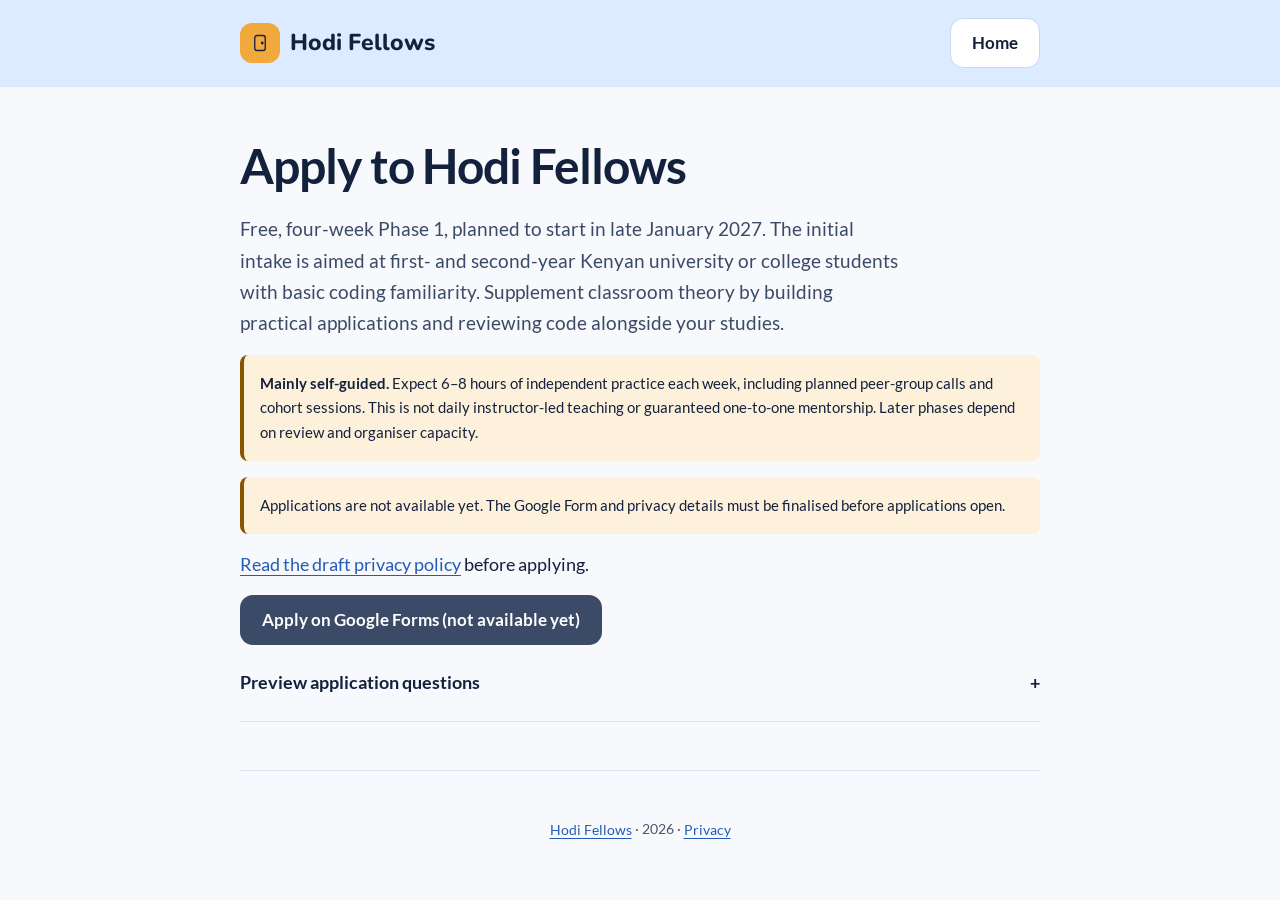
==== apply.html @ ad1c9ed2 "Publish public Hodi Fellows site" ====
<!doctype html>
<html lang="en">
  <head>
    <meta charset="utf-8" />
    <meta name="viewport" content="width=device-width, initial-scale=1" />
    <meta
      name="description"
      content="Preview the Hodi Fellows application for a mainly self-guided four-week Phase 1."
    />
    <meta name="theme-color" content="#DCEBFF" />
    <title>Application | Hodi Fellows</title>
    <link rel="stylesheet" href="assets/styles.css" />
    <script type="module" src="assets/site.js"></script>
  </head>
  <body>
    <a class="skip-link" href="#main">Skip to application</a>
    <header class="site-header">
      <nav
        class="container nav application-page"
        aria-label="Application navigation"
      >
        <a class="brand" href="index.html"
          ><span class="logo" data-icon="door"></span>Hodi Fellows</a
        >
        <a class="button secondary" href="index.html">Home</a>
      </nav>
    </header>
    <main id="main" class="container section application-page">
      <h1>Apply to Hodi Fellows</h1>
      <p class="lead">
        Free, four-week Phase 1, planned to start in late January 2027. The
        initial intake is aimed at first- and second-year Kenyan university or
        college students with basic coding familiarity. Supplement classroom
        theory by building practical applications and reviewing code alongside
        your studies.
      </p>
      <p class="notice" id="self-guided">
        <strong>Mainly self-guided.</strong> Expect 6–8 hours of independent
        practice each week, including planned peer-group calls and cohort
        sessions. This is not daily instructor-led teaching or guaranteed
        one-to-one mentorship. Later phases depend on review and organiser
        capacity.
      </p>
      <p id="application-notice" class="notice">
        Applications are not available yet. The Google Form and privacy details
        must be finalised before applications open.
      </p>
      <p>
        <a href="privacy.html">Read the draft privacy policy</a> before
        applying.
      </p>
      <button
        id="application-action"
        class="button primary"
        type="button"
        disabled
      >
        Apply on Google Forms (not available yet)
      </button>
      <details id="application-draft" class="disclosure">
        <summary>Preview application questions</summary>
        <form
          id="application-preview"
          class="application-form"
          aria-label="Application form design preview"
          aria-describedby="application-preview-note"
          autocomplete="off"
        >
          <fieldset disabled>
            <legend>Application preview</legend>
            <div class="application-fields">
              <h2>About you</h2>
              <div>
                <label for="app-first-name">First Name</label>
                <input id="app-first-name" type="text" required />
              </div>
              <div>
                <label for="app-surname">Surname</label>
                <input id="app-surname" type="text" required />
              </div>
              <div>
                <label for="app-email">Email</label>
                <input id="app-email" type="email" required />
              </div>
              <div>
                <label for="app-university">University or college</label>
                <select id="app-university" required>
                  <option value="">Choose your institution</option>
                  <option>University of Nairobi</option>
                  <option>
                    Jomo Kenyatta University of Agriculture and Technology
                  </option>
                  <option>Kenyatta University</option>
                  <option>Egerton University</option>
                  <option>My university or college is not listed</option>
                </select>
              </div>
              <div>
                <label for="app-other-university"
                  >If not listed, name your university or college
                  (optional)</label
                >
                <input id="app-other-university" type="text" />
              </div>
              <div>
                <label for="app-course">Course/Program</label>
                <select id="app-course" required>
                  <option value="">Choose your course or programme</option>
                  <option>Computer Science</option>
                  <option>Software Engineering</option>
                  <option>Information Technology</option>
                  <option>Information Systems</option>
                  <option>Computer Engineering</option>
                  <option>Data Science</option>
                  <option>Engineering</option>
                  <option>Mathematics or Statistics</option>
                  <option>Business or Commerce</option>
                  <option>My course or programme is not listed</option>
                </select>
                <p class="small">You do not need to study computer science.</p>
              </div>
              <div>
                <label for="app-other-course"
                  >If not listed, name your course or programme
                  (optional)</label
                >
                <input id="app-other-course" type="text" />
              </div>
              <div>
                <label for="app-year">Year of study</label>
                <select id="app-year" required>
                  <option value="">Choose your year</option>
                  <option>First year</option>
                  <option>Second year</option>
                  <option>Third year</option>
                  <option>Fourth year</option>
                  <option>Fifth year or later</option>
                  <option>Another study stage</option>
                </select>
              </div>
              <h2>Your coding background</h2>
              <div>
                <label for="app-level"
                  >How would you describe your coding experience?</label
                >
                <select id="app-level" required>
                  <option value="">Choose the closest description</option>
                  <option>I am still learning the basics</option>
                  <option>I can write small programmes on my own</option>
                  <option>I have built a class or personal project</option>
                  <option>I have more substantial project experience</option>
                </select>
                <p class="small">
                  Be honest about where you are starting. This is not a scored
                  coding test.
                </p>
              </div>
              <fieldset>
                <legend>Which coding skills have you practised?</legend>
                <div class="application-options">
                  <label class="application-option"
                    ><input type="checkbox" />Variables and conditionals</label
                  >
                  <label class="application-option"
                    ><input type="checkbox" />Loops</label
                  >
                  <label class="application-option"
                    ><input type="checkbox" />Functions</label
                  >
                  <label class="application-option"
                    ><input type="checkbox" />Git or GitHub basics</label
                  >
                </div>
                <p class="small">
                  Select any that apply; leave blank if you are not yet
                  confident.
                </p>
              </fieldset>
              <fieldset>
                <legend>Which languages can you code in well?</legend>
                <div class="application-options">
                  <label class="application-option"
                    ><input type="checkbox" />Python</label
                  >
                  <label class="application-option"
                    ><input type="checkbox" />JavaScript</label
                  >
                  <label class="application-option"
                    ><input type="checkbox" />TypeScript</label
                  >
                  <label class="application-option"
                    ><input type="checkbox" />Java</label
                  >
                  <label class="application-option"
                    ><input type="checkbox" />C</label
                  >
                  <label class="application-option"
                    ><input type="checkbox" />C++</label
                  >
                  <label class="application-option"
                    ><input type="checkbox" />C#</label
                  >
                  <label class="application-option"
                    ><input type="checkbox" />Go</label
                  >
                </div>
                <p class="small">
                  Select any you feel confident using; leave blank if you are
                  still learning.
                </p>
              </fieldset>
              <div>
                <label for="app-other-language"
                  >Another language you can code in (optional)</label
                >
                <input id="app-other-language" type="text" />
              </div>
              <div>
                <label for="app-github"
                  >GitHub profile, repository or GitHub Pages link
                  (optional)</label
                >
                <input id="app-github" type="url" />
              </div>
              <h2>Learning independently</h2>
              <label class="application-option"
                ><input id="app-commitment" type="checkbox" required />I
                understand this is mainly self-guided and can plan for 6–8 hours
                each week, including check-ins.</label
              >
              <label class="application-option"
                ><input id="app-consent" type="checkbox" required />You may use
                my application details to contact me about selection and this
                intake.</label
              >
            </div>
          </fieldset>
          <p id="application-preview-note" class="small">
            Preview only: fields are disabled and no answers are saved or sent.
            A real privacy notice and published form are required before
            applications can be accepted.
          </p>
        </form>
      </details>
    </main>
    <footer class="container footer compact-footer application-page">
      <p>
        <a href="index.html">Hodi Fellows</a> &middot; 2026 &middot;
        <a href="privacy.html">Privacy</a>
      </p>
    </footer>
  </body>
</html>
---- assets/styles.css ----
@font-face {
  font-family: Lato;
  src: url("fonts/lato-400-latin.woff2") format("woff2");
  font-weight: 400;
  font-style: normal;
  font-display: swap;
}
@font-face {
  font-family: Lato;
  src: url("fonts/lato-700-latin.woff2") format("woff2");
  font-weight: 700;
  font-style: normal;
  font-display: swap;
}
@font-face {
  font-family: Nunito;
  src: url("fonts/nunito-latin.woff2") format("woff2");
  font-weight: 400 800;
  font-style: normal;
  font-display: swap;
}
@font-face {
  font-family: "JetBrains Mono";
  src: url("fonts/jetbrains-mono-latin.woff2") format("woff2");
  font-weight: 400 500;
  font-style: normal;
  font-display: swap;
}
:root {
  --sky: #dcebff;
  --sky-soft: #eef4ff;
  --page: #f7f9fc;
  --white: #ffffff;
  --ink: #13213d;
  --ink-2: #3b4a66;
  --muted: #4a5568;
  --blue: #2f6fdb;
  --saffron: #f2a93b;
  --saffron-soft: #fdf1dc;
  --saffron-light: #f7c873;
  --saffron-text: #8a5300;
  --saffron-line: #f2c77a;
  --line: #dce4f0;
  --line-strong: #c9d8f2;
  --task-surface: #fcfdff;
  --code-text: #e5e9ff;
  --link: #245bb8;
}
* {
  box-sizing: border-box;
}
html {
  scroll-behavior: smooth;
  scroll-padding-top: 1rem;
}
body {
  margin: 0;
  background: var(--page);
  color: var(--ink);
  font-family: Lato, system-ui, sans-serif;
  font-size: 18px;
  line-height: 1.65;
}
h1,
h2,
h3,
h4 {
  line-height: 1.3;
  font-weight: 700;
  letter-spacing: -0.02em;
  margin: 0 0 1rem;
}
h1 {
  font-size: clamp(32px, 4vw, 48px);
}
h2 {
  font-size: clamp(24px, 2.6vw, 30px);
}
h3 {
  font-size: 21px;
}
h4 {
  font-size: 19px;
}
p {
  margin: 0 0 1rem;
}
a {
  color: var(--link);
  text-underline-offset: 0.2em;
  overflow-wrap: anywhere;
}
a:hover {
  text-decoration-thickness: 2px;
}
button,
a {
  touch-action: manipulation;
}
button {
  font: inherit;
}
button:disabled {
  opacity: 1;
  cursor: not-allowed;
  background: var(--ink-2);
  color: white;
}
:focus-visible {
  outline: 3px solid var(--ink);
  outline-offset: 4px;
}
[hidden] {
  display: none !important;
}
svg {
  vertical-align: middle;
  flex-shrink: 0;
}
a svg {
  width: 18px;
  height: 18px;
}
.container {
  width: min(1080px, calc(100% - 64px));
  margin-inline: auto;
}
.section {
  padding-block: 48px;
}
.site-header {
  background: var(--sky);
  border-bottom: 1px solid var(--line);
}
.nav {
  display: flex;
  gap: 20px;
  align-items: center;
  justify-content: space-between;
  padding-block: 18px;
  flex-wrap: wrap;
}
.brand {
  font-family: Nunito, system-ui, sans-serif;
  display: inline-flex;
  align-items: center;
  gap: 10px;
  font-weight: 800;
  font-size: 23px;
  color: var(--ink);
  text-decoration: none;
  min-height: 44px;
}
.logo {
  display: grid;
  place-items: center;
  width: 40px;
  height: 40px;
  background: var(--saffron);
  border-radius: 12px;
  flex-shrink: 0;
}
.nav-links {
  display: flex;
  gap: 25px;
  flex-wrap: wrap;
}
.nav-links a {
  display: inline-flex;
  align-items: center;
  min-height: 44px;
  font-size: 16px;
  font-weight: 700;
  color: var(--ink-2);
}
.nav .menu-toggle {
  display: none;
  padding: 10px;
  min-width: 44px;
  min-height: 44px;
}
.button {
  display: inline-flex;
  align-items: center;
  justify-content: center;
  text-align: center;
  gap: 8px;
  min-height: 48px;
  padding: 12px 21px;
  border: 1px solid transparent;
  border-radius: 13px;
  text-decoration: none;
  font-weight: 800;
  font-size: 17px;
  line-height: 1.4;
  cursor: pointer;
}
.primary {
  background: var(--blue);
  color: white;
}
.primary:hover:not(:disabled) {
  background: var(--link);
}
.secondary {
  background: white;
  color: var(--ink);
  border-color: var(--line-strong);
}
.hero {
  background: var(--sky);
  padding-block: 65px;
}
.hero-grid {
  display: grid;
  grid-template-columns: 1.18fr 1fr;
  align-items: center;
  gap: 50px;
}
.hero-grid > div {
  min-width: 0;
}
.hero-art {
  display: grid;
  place-items: center;
}
.hero-art img {
  display: block;
  width: 100%;
  max-width: 500px;
  height: auto;
}
.lead {
  font-size: 19px;
  color: var(--ink-2);
  max-width: 660px;
}
.highlight {
  box-shadow: inset 0 -0.28em 0 var(--saffron);
}
.pill {
  display: inline-block;
  font-size: 14px;
  font-weight: 800;
  color: var(--saffron-text);
  background: white;
  border: 1px solid var(--line-strong);
  border-radius: 99px;
  padding: 8px 14px;
  margin-bottom: 24px;
}
.actions {
  display: flex;
  flex-wrap: wrap;
  gap: 12px;
  margin-top: 25px;
}
.card {
  background: white;
  border: 1px solid var(--line);
  border-radius: 12px;
  padding: 26px;
  min-width: 0;
}
.icon-tile {
  display: inline-grid;
  place-items: center;
  width: 40px;
  height: 40px;
  color: var(--link);
  background: var(--sky-soft);
  border-radius: 12px;
  margin-bottom: 16px;
}
.four-grid .card:nth-child(even) .icon-tile {
  background: var(--saffron-soft);
  color: var(--saffron-text);
}
.small {
  font-size: 14px;
  line-height: 1.6;
  color: var(--muted);
}
.eyebrow {
  font-family: inherit;
  font-size: 13px;
  color: var(--saffron-text);
  font-weight: 700;
  letter-spacing: 0.04em;
}
.section-intro {
  max-width: 730px;
  color: var(--muted);
  margin-bottom: 28px;
}
.four-grid,
.three-grid,
.two-grid {
  display: grid;
  gap: 20px;
}
.four-grid {
  grid-template-columns: repeat(4, 1fr);
}
.three-grid {
  grid-template-columns: repeat(3, 1fr);
}
.stage-grid .card:nth-child(1) {
  background: var(--sky);
}
.stage-grid .card:nth-child(2) {
  background: var(--saffron-soft);
}
.stage-grid .card:nth-child(3) {
  background: var(--sky-soft);
}
.stage-grid .card:nth-child(odd) .eyebrow {
  color: var(--link);
}
.two-grid {
  grid-template-columns: 1fr 1fr;
}
.disclosure {
  border-bottom: 1px solid var(--line);
  padding-block: 16px;
}
.disclosure summary {
  display: flex;
  align-items: center;
  min-height: 44px;
  cursor: pointer;
  font-weight: 700;
}
.disclosure summary::after {
  content: "+";
  margin-left: auto;
  padding-left: 16px;
}
.disclosure[open] summary {
  margin-bottom: 12px;
}
.disclosure[open] summary::after {
  content: "-";
}
.footer #organiser a {
  display: inline-flex;
  align-items: center;
  min-height: 44px;
}
.four-grid p,
.three-grid p {
  font-size: 17px;
}
.three-grid a {
  display: inline-flex;
  align-items: center;
  min-height: 44px;
  font-size: 16px;
  font-weight: 800;
}
.comfortable-list {
  padding-left: 24px;
}
.comfortable-list li {
  margin-bottom: 15px;
}
.stats {
  display: grid;
  grid-template-columns: 1fr 1fr;
  gap: 20px;
}
.stats p {
  font-size: 16px;
  color: var(--muted);
}
.stats strong {
  display: block;
  font-size: 30px;
  color: var(--blue);
}
.apply-panel {
  background: var(--sky);
  border: 1px solid var(--line-strong);
  border-radius: 20px;
  padding: 36px;
  display: grid;
  grid-template-columns: 1fr 1fr;
  gap: 45px;
}
.application-page {
  width: min(800px, calc(100% - 64px));
}
.application-form {
  background: var(--white);
  border: 1px solid var(--line);
  border-radius: 12px;
  padding: 20px;
  margin-bottom: 20px;
}
.application-form fieldset {
  min-width: 0;
  border: 0;
  padding: 0;
  margin: 0;
}
.application-form legend,
.application-form label {
  font-size: 15px;
  font-weight: 700;
  color: var(--ink);
}
.application-form legend {
  padding: 0 0 12px;
}
.application-fields {
  display: grid;
  gap: 18px;
}
.application-fields h2 {
  margin: 8px 0 0;
  font-size: 23px;
}
.application-options {
  display: grid;
  grid-template-columns: repeat(2, minmax(0, 1fr));
  gap: 8px 16px;
}
.application-form label {
  display: block;
  margin-bottom: 6px;
}
.application-form input:not([type="checkbox"]),
.application-form select {
  width: 100%;
  min-height: 44px;
  padding: 10px;
  border: 1px solid var(--line-strong);
  border-radius: 6px;
  background: var(--white);
  color: var(--ink-2);
  font: inherit;
  font-size: 16px;
  opacity: 1;
  -webkit-text-fill-color: var(--ink-2);
}
.application-form .application-option {
  display: flex;
  align-items: center;
  gap: 10px;
  min-height: 44px;
  font-weight: 400;
}
.application-option input {
  width: 18px;
  height: 18px;
  flex-shrink: 0;
}
.application-form .small {
  margin-block: 6px 0;
}
#application-preview-note {
  padding-top: 18px;
}
.selection {
  list-style: none;
  padding: 0;
  counter-reset: selection;
}
.selection li {
  counter-increment: selection;
  position: relative;
  padding-left: 42px;
}
.selection li:before {
  content: counter(selection);
  position: absolute;
  left: 0;
  top: 0;
  background: white;
  border-radius: 50%;
  width: 30px;
  height: 30px;
  text-align: center;
  font-weight: 800;
  color: var(--link);
}
.selection p {
  font-size: 16px;
  color: var(--ink-2);
  margin-top: 4px;
}
.notice {
  background: var(--saffron-soft);
  color: var(--ink);
  border-left: 4px solid var(--saffron-text);
  border-radius: 8px;
  padding: 16px;
  font-size: 15px;
}
.unavailable {
  display: block;
  font-size: 15px;
  color: var(--ink-2);
}
.error {
  border-left-color: #a32121;
  background: #fff0f0;
  color: #811818;
}
.footer {
  padding-block: 36px;
  border-top: 1px solid var(--line);
  display: flex;
  flex-wrap: wrap;
  gap: 16px 24px;
  align-items: center;
  font-size: 14px;
  color: var(--muted);
}
.footer p {
  margin: 0;
}
.compact-footer {
  justify-content: center;
  text-align: center;
}
.compact-footer a {
  display: inline-flex;
  align-items: center;
  min-height: 44px;
}
.footer > a:not(.brand) {
  min-height: 44px;
  display: inline-flex;
  align-items: center;
}
.skip-link {
  position: fixed;
  z-index: 10;
  top: 8px;
  left: 8px;
  padding: 12px;
  background: white;
  border: 2px solid var(--ink);
  transform: translateY(-160%);
}
.skip-link:focus {
  transform: translateY(0);
}
.week-hero {
  background: var(--sky);
  padding-block: 32px 40px;
}
.week-hero > .container,
.week-layout,
.week-footer,
.application-page {
  width: min(800px, calc(100% - 64px));
}
.week-toolbar {
  position: relative;
  display: flex;
  flex-wrap: wrap;
  align-items: center;
  gap: 16px;
  margin-bottom: 36px;
}
.week-switcher {
  margin-left: auto;
}
.week-switcher summary {
  display: flex;
  align-items: center;
  gap: 10px;
  min-height: 44px;
  padding: 10px 14px;
  background: var(--white);
  border: 1px solid var(--line-strong);
  border-radius: 8px;
  cursor: pointer;
  font-size: 15px;
  font-weight: 700;
}
.week-switcher summary::-webkit-details-marker {
  display: none;
}
.week-switcher summary svg {
  width: 16px;
  height: 16px;
}
.week-switcher[open] summary svg {
  transform: rotate(180deg);
}
.week-pills {
  position: absolute;
  z-index: 2;
  top: calc(100% + 10px);
  right: 0;
  display: grid;
  grid-template-columns: repeat(2, minmax(0, 1fr));
  gap: 8px;
  width: min(440px, 100%);
  padding: 12px;
  background: var(--white);
  border: 1px solid var(--line-strong);
  border-radius: 12px;
  box-shadow: 0 8px 24px #13213d18;
}
.week-pills a {
  min-width: 44px;
  min-height: 44px;
  padding: 9px 13px;
  background: white;
  border: 1px solid var(--line-strong);
  border-radius: 6px;
  font-size: 14px;
  text-align: left;
  text-decoration: none;
  color: var(--ink);
}
.week-pills a[aria-current="page"] {
  background: var(--saffron);
  border-color: var(--saffron-text);
  font-weight: 700;
}
.week-heading {
  display: grid;
  grid-template-columns: minmax(0, 1fr);
  gap: 24px;
  align-items: start;
}
.week-heading h1 {
  font-size: clamp(28px, 3vw, 36px);
}
.week-heading .eyebrow {
  display: inline-block;
  color: var(--saffron-text);
  font-size: 14px;
}
.progress-card {
  display: grid;
  grid-template-columns: minmax(0, 1fr) auto;
  align-items: center;
  gap: 0 16px;
}
.progress-card h2 {
  font-size: 20px;
  margin: 0;
}
.progress-card progress,
.progress-card #progress-summary,
.progress-card .small {
  grid-column: 1 / -1;
}
.progress-number {
  font-size: 26px;
  font-weight: 700;
  line-height: 1.2;
  margin: 0;
  color: var(--blue);
}
progress {
  display: block;
  width: 100%;
  height: 12px;
  accent-color: var(--blue);
  border: 0;
  border-radius: 99px;
  overflow: hidden;
  background: var(--sky-soft);
  margin-block: 16px;
}
progress::-webkit-progress-bar {
  background: var(--sky-soft);
}
progress::-webkit-progress-value {
  background: var(--blue);
  border-radius: 99px;
}
progress::-moz-progress-bar {
  background: var(--blue);
}
.progress-card p:last-child {
  margin: 0;
}
#progress-summary {
  font-size: 15px;
  font-weight: 700;
}
.week-layout {
  display: grid;
  grid-template-columns: minmax(0, 1fr);
  gap: 40px;
  align-items: start;
}
.task {
  background: white;
  border: 1.5px solid var(--sky-soft);
  border-radius: 12px;
  margin-bottom: 18px;
  overflow: hidden;
}
.task[data-complete="true"] {
  border-color: var(--line-strong);
}
.task[data-complete="true"] .task-title {
  text-decoration: line-through;
}
.task[data-open="true"] {
  border-color: var(--blue);
}
.task-head {
  display: flex;
  align-items: center;
  gap: 6px;
  padding: 10px;
}
.tick {
  display: grid;
  place-items: center;
  flex: 0 0 44px;
  width: 44px;
  height: 44px;
  background: white;
  color: var(--ink);
  border: 2px solid var(--blue);
  border-radius: 8px;
  cursor: pointer;
}
.tick svg {
  opacity: 0;
}
.tick[aria-pressed="true"] {
  background: var(--blue);
  border-color: var(--blue);
  color: white;
}
.tick[aria-pressed="true"] svg {
  opacity: 1;
}
.task-toggle {
  display: grid;
  grid-template-columns: 30px minmax(0, 1fr) auto 20px;
  align-items: center;
  gap: 10px;
  border: 0;
  min-height: 64px;
  width: 100%;
  padding: 8px;
  background: white;
  text-align: left;
  color: var(--ink);
  cursor: pointer;
  border-radius: 10px;
}
.task-number {
  font-size: 13px;
  font-weight: 700;
  background: var(--saffron-soft);
  color: var(--ink);
  width: 30px;
  height: 30px;
  display: grid;
  place-items: center;
  border-radius: 8px;
}
.task:nth-child(3n + 1) .task-number {
  background: var(--sky-soft);
}
.task:nth-child(3n + 2) .task-number {
  background: var(--saffron);
}
.task-title {
  display: block;
  font-size: 18px;
  font-weight: 700;
  line-height: 1.3;
}
.task-detail {
  display: block;
  font-size: 14px;
  line-height: 1.5;
  color: var(--muted);
  margin-top: 4px;
}
.time-pill {
  font-size: 12px;
  font-weight: 400;
  padding: 5px 8px;
  background: var(--saffron-soft);
  border-radius: 99px;
  white-space: nowrap;
  color: var(--ink);
}
.task-toggle svg {
  width: 20px;
}
.task-toggle[aria-expanded="true"] > .chevron {
  transform: rotate(180deg);
}
.task-body {
  padding: 12px 24px 24px;
  border-top: 2px dashed var(--sky-soft);
  background: var(--task-surface);
}
.why {
  padding: 14px;
  background: var(--sky-soft);
  border-radius: 12px;
  font-size: 16px;
  margin-top: 8px;
}
.why strong {
  color: var(--link);
}
.steps {
  padding: 0;
  font-size: 16px;
  list-style: none;
  counter-reset: steps;
}
.steps li {
  position: relative;
  padding-left: 38px;
  margin-block: 16px;
  counter-increment: steps;
}
.steps li::before {
  content: counter(steps);
  position: absolute;
  left: 0;
  top: 0;
  display: grid;
  place-items: center;
  background: var(--blue);
  color: white;
  font-size: 12px;
  font-weight: 700;
  width: 26px;
  height: 26px;
  border-radius: 50%;
}
.steps strong {
  display: block;
  color: var(--ink);
}
.choices {
  display: grid;
  gap: 12px;
  margin-block: 16px;
}
.choice {
  padding: 16px;
  border: 1px solid var(--line-strong);
  border-radius: 12px;
  background: var(--page);
  font-size: 15px;
}
.choice h4 {
  font-size: 17px;
  margin-bottom: 6px;
}
.done-when {
  background: var(--saffron-soft);
  padding: 16px;
  border-radius: 12px;
  font-size: 16px;
}
.done-when strong {
  color: var(--ink);
  display: block;
  margin-bottom: 5px;
}
.resource-links {
  list-style: none;
  padding: 0;
  margin: 0;
}
.resource-links a {
  display: inline-flex;
  gap: 8px;
  align-items: center;
  min-height: 44px;
  font-size: 16px;
}
pre {
  background: var(--ink);
  color: var(--code-text);
  padding: 18px;
  border-radius: 12px;
  overflow: auto;
  font:
    400 13px/1.7 "JetBrains Mono",
    monospace;
  max-width: 100%;
  tab-size: 2;
}
.code-title {
  font-size: 14px;
  font-weight: 800;
  margin: 20px 0 6px;
}
.hand-in {
  background: var(--saffron-soft);
  border-color: var(--saffron-line);
}
.ai-card {
  background: var(--sky-soft);
}
.schedule-row {
  display: flex;
  align-items: flex-start;
  gap: 12px;
  margin-bottom: 14px;
}
.schedule-row p {
  margin: 4px 0 0;
}
.day-badge {
  display: inline-grid;
  place-items: center;
  flex-shrink: 0;
  padding: 4px 10px;
  border-radius: 10px;
  font-size: 13px;
  font-weight: 800;
  color: var(--ink);
}
.day-mon {
  background: var(--blue);
  color: white;
}
.day-wed {
  background: var(--saffron-light);
}
.day-fri {
  background: var(--saffron);
}
aside .card {
  margin-bottom: 18px;
  font-size: 16px;
  padding: 22px;
}
aside h2 {
  font-size: 21px;
}
aside ul {
  padding-left: 20px;
}
aside li {
  margin-bottom: 10px;
}
aside a {
  display: inline-flex;
  align-items: center;
  min-height: 44px;
}
.week-footer {
  justify-content: space-between;
}
@media (max-width: 960px) {
  .hero-grid {
    gap: 25px;
    grid-template-columns: 1fr 1fr;
  }
  .four-grid {
    grid-template-columns: repeat(2, 1fr);
  }
  .nav-links {
    order: 3;
    width: 100%;
    justify-content: center;
  }
  .week-layout {
    grid-template-columns: minmax(0, 1fr) 270px;
  }
  .week-heading {
    grid-template-columns: 1fr 270px;
  }
  .card {
    padding: 22px;
  }
}
@media (max-width: 720px) {
  .container,
  .week-hero > .container,
  .week-layout,
  .week-footer {
    width: calc(100% - 48px);
  }
  .hero {
    padding-block: 36px;
  }
  .hero-grid,
  .two-grid,
  .three-grid,
  .apply-panel,
  .week-heading,
  .week-layout {
    grid-template-columns: 1fr;
  }
  .hero-grid {
    gap: 24px;
  }
  .hero-art img {
    max-width: 400px;
  }
  .section {
    padding-block: 32px;
  }
  .nav {
    gap: 10px;
  }
  .nav-links {
    gap: 10px 18px;
  }
  .nav-links a {
    font-size: 14px;
  }
  .nav > .button {
    padding: 10px 16px;
  }
  .nav.menu-enhanced .menu-toggle {
    display: inline-flex;
    padding: 10px;
    margin-left: auto;
  }
  .nav.menu-enhanced .nav-links {
    flex-direction: column;
    align-items: stretch;
    gap: 4px;
    background: var(--sky-soft);
    padding: 12px;
    border-radius: 12px;
  }
  .nav.menu-enhanced .nav-links:not(.is-open) {
    display: none;
  }
  .brand {
    font-size: 20px;
  }
  .four-grid {
    gap: 14px;
  }
  .four-grid .card {
    padding: 18px;
  }
  .four-grid h3 {
    font-size: 21px;
  }
  .apply-panel {
    padding: 24px;
    gap: 24px;
  }
  .week-heading {
    gap: 20px;
  }
  .week-pills {
    gap: 6px;
  }
  .progress-card {
    max-width: none;
  }
  .task-head {
    gap: 3px;
    padding: 10px 8px;
  }
  .task-toggle {
    grid-template-columns: 24px minmax(0, 1fr) 18px;
    gap: 8px;
    padding: 8px 4px;
  }
  .task-number {
    width: 24px;
    height: 24px;
  }
  .task-toggle .time-pill {
    grid-column: 2;
    grid-row: 2;
    justify-self: start;
  }
  .task-toggle .chevron {
    grid-column: 3;
    grid-row: 1;
  }
  .task-body {
    padding: 12px 18px 20px;
  }
  .week-footer {
    justify-content: center;
  }
  .week-footer .button {
    width: 100%;
  }
}
@media (max-width: 400px) {
  .four-grid {
    grid-template-columns: 1fr;
  }
  .stats {
    gap: 14px;
  }
  .stats strong {
    font-size: 28px;
  }
  .button {
    padding-inline: 16px;
  }
  .task-title {
    font-size: 17px;
  }
}
@media (max-width: 340px) {
  .nav .brand {
    font-size: 18px;
    gap: 8px;
  }
  .nav .logo {
    width: 36px;
    height: 36px;
  }
  .nav > .button:not(.menu-toggle) {
    padding-inline: 12px;
  }
}
@media (prefers-reduced-motion: reduce) {
  html {
    scroll-behavior: auto;
  }
  * {
    transition: none !important;
  }
}
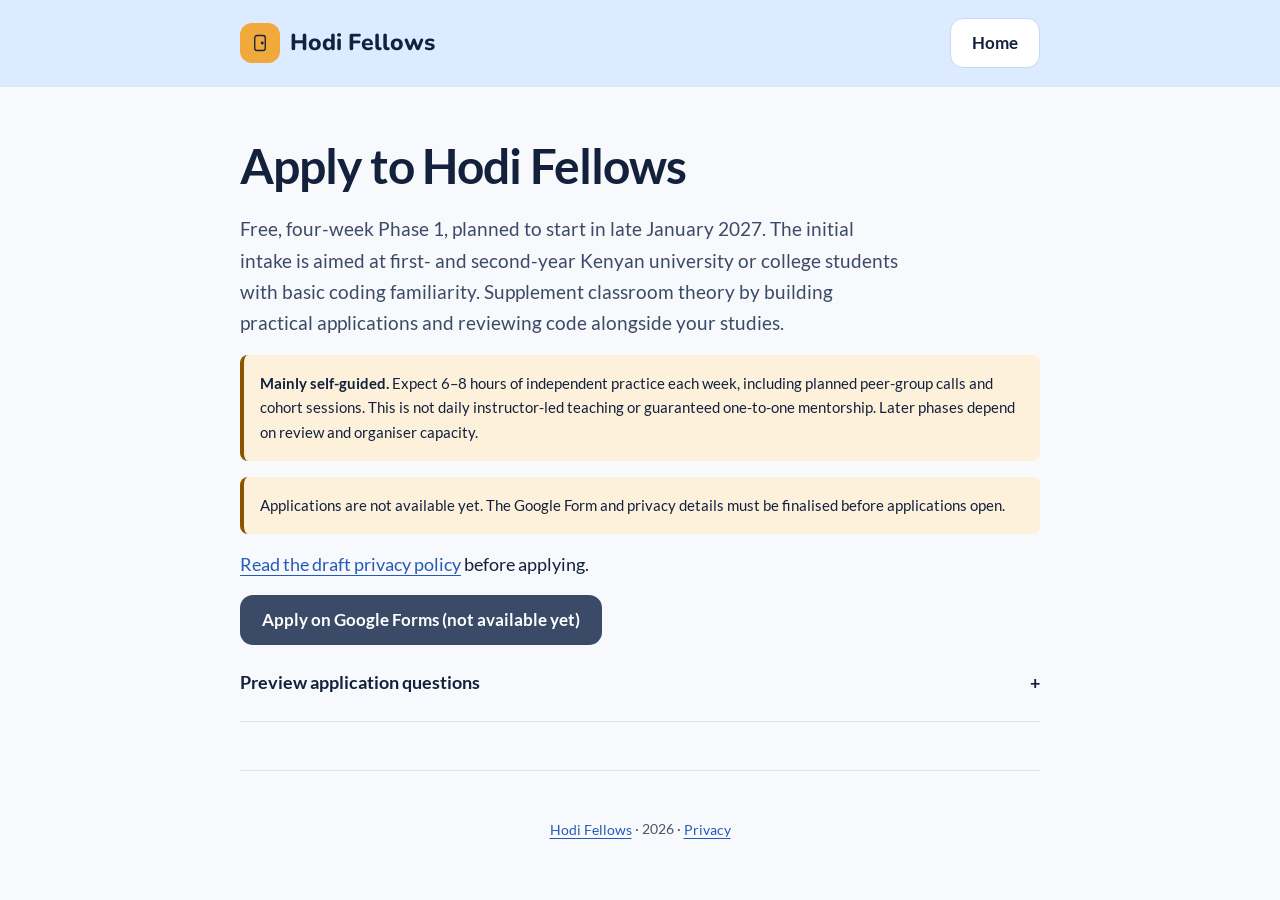
==== commit f556f666: "Add public site favicon" ====
--- a/apply.html
+++ b/apply.html
@@ -9,6 +9,7 @@
     />
     <meta name="theme-color" content="#DCEBFF" />
     <title>Application | Hodi Fellows</title>
+    <link rel="icon" type="image/png" sizes="512x512" href="assets/brand/square-logo.png" />
     <link rel="stylesheet" href="assets/styles.css" />
     <script type="module" src="assets/site.js"></script>
   </head>
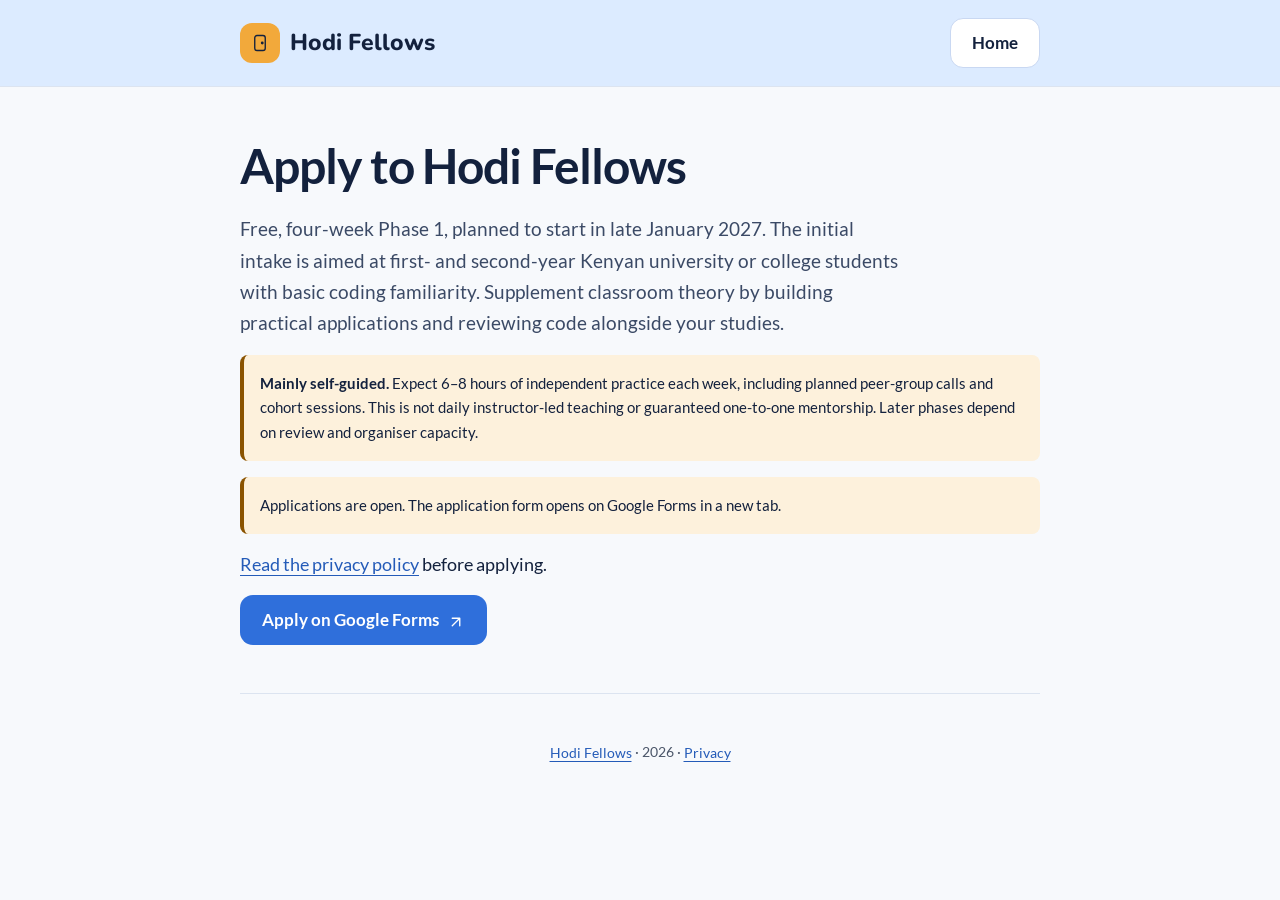
==== commit 3b1b756d: "Open applications and finalise the privacy policy - Name Hodi Fellows Organization as the data contr" ====
--- a/apply.html
+++ b/apply.html
@@ -9,7 +9,12 @@
     />
     <meta name="theme-color" content="#DCEBFF" />
     <title>Application | Hodi Fellows</title>
-    <link rel="icon" type="image/png" sizes="512x512" href="assets/brand/square-logo.png" />
+    <link rel="icon" href="assets/brand/favicon.svg" type="image/svg+xml" />
+    <link rel="icon" href="assets/brand/favicon-32.png" sizes="32x32" type="image/png" />
+    <link rel="apple-touch-icon" href="assets/brand/apple-touch-icon.png" />
+    <link rel="preload" href="assets/fonts/nunito-latin.woff2" as="font" type="font/woff2" crossorigin />
+    <link rel="preload" href="assets/fonts/lato-400-latin.woff2" as="font" type="font/woff2" crossorigin />
+    <link rel="preload" href="assets/fonts/lato-700-latin.woff2" as="font" type="font/woff2" crossorigin />
     <link rel="stylesheet" href="assets/styles.css" />
     <script type="module" src="assets/site.js"></script>
   </head>
@@ -21,7 +26,7 @@
         aria-label="Application navigation"
       >
         <a class="brand" href="index.html"
-          ><span class="logo" data-icon="door"></span>Hodi Fellows</a
+          ><span class="logo" data-icon="door"><svg viewBox="0 0 24 24" width="24" height="24" fill="none" stroke="currentColor" stroke-width="1.8" stroke-linecap="round" stroke-linejoin="round" aria-hidden="true" focusable="false"><rect x="5" y="2" width="14" height="20" rx="3"/><circle cx="15" cy="12" r="1"/></svg></span>Hodi Fellows</a
         >
         <a class="button secondary" href="index.html">Home</a>
       </nav>
@@ -43,11 +48,10 @@
         capacity.
       </p>
       <p id="application-notice" class="notice">
-        Applications are not available yet. The Google Form and privacy details
-        must be finalised before applications open.
+        Applications are made through Google Forms and open in a new tab.
       </p>
       <p>
-        <a href="privacy.html">Read the draft privacy policy</a> before
+        <a href="privacy.html">Read the privacy policy</a> before
         applying.
       </p>
       <button
